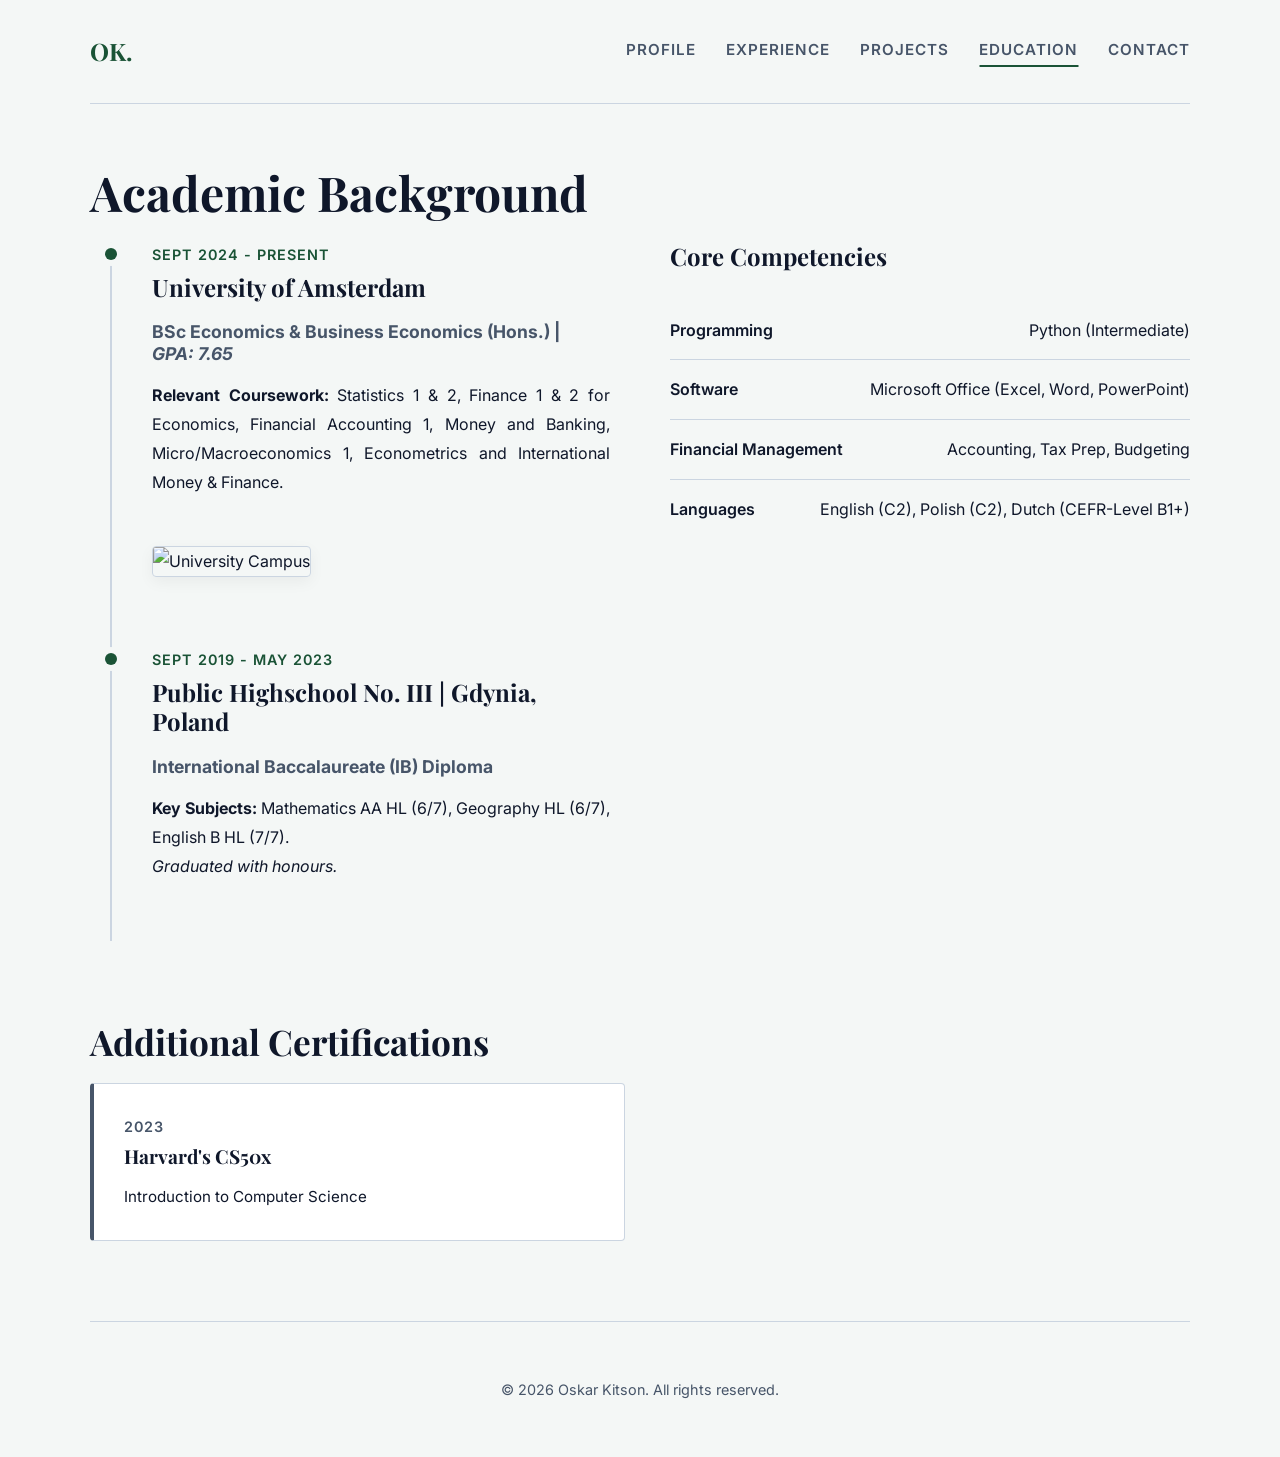
==== education.html @ 566e0731 "Add files via upload" ====
<!DOCTYPE html>
<html lang="en">
<head>
    <meta charset="UTF-8">
    <meta name="viewport" content="width=device-width, initial-scale=1.0">
    <title>Education | Oskar Kitson</title>
    <link rel="stylesheet" href="style.css">
</head>
<body>
    <div class="container">
        <nav>
            <div class="nav-wrapper">
                <a href="index.html" class="nav-brand">OK.</a>
                <div class="nav-links" style="display: flex; align-items: center;">
                    <a href="index.html" data-i18n="nav_profile">Profile</a>
                    <a href="experience.html" data-i18n="nav_experience">Experience</a>
                    <a href="projects.html" data-i18n="nav_projects">Projects</a>
                    <a href="education.html" data-i18n="nav_education">Education</a>
                    <a href="contact.html" data-i18n="nav_contact">Contact</a>

                    <!--div class="lang-switcher">
                        <button id="btn-en" class="lang-btn active">EN</button>
                        <button id="btn-nl" class="lang-btn">NL</button>
                        <button id="btn-pl" class="lang-btn">PL</button>
                    </div-->
                </div>
            </div>
        </nav>

        <h1 class="section-title" data-i18n="edu_title">Academic Background</h1>

        <div class="grid-2">
            <div class="timeline">
                <div class="timeline-item">
                    <span class="timeline-date">Sept 2024 - Present</span>
                    <h2 data-i18n="edu_uva_title">University of Amsterdam</h2>
                    <h3 style="font-size: 1.1rem; color: var(--text-secondary); font-family: 'Inter', sans-serif;" data-i18n="edu_uva_subtitle">BSc Economics<br><em>Currently pursuing honours | <strong>GPA: 7.65</strong></em></h3>
                    <p class="text-block" data-i18n="edu_uva_desc"><strong>Relevant Coursework:</strong> Statistics 1 & 2, Finance 1 & 2 for Economics, Financial Accounting 1...</p>
                    <img src="photos/university-of-amsterdam.png" alt="University Campus" class="timeline-img">
                </div>

                <div class="timeline-item" style="margin-top: 40px;">
                    <span class="timeline-date" data-i18n="edu_hs_date">Sept 2019 - May 2023</span>
                    <h2 data-i18n="edu_hs_title">III Liceum Ogólnokształcące | Gdynia, Poland</h2>
                    <h3 style="font-size: 1.1rem; color: var(--text-secondary); font-family: 'Inter', sans-serif;" data-i18n="edu_hs_subtitle">International Baccalaureate (IB) Diploma</h3>
                    <p class="text-block" data-i18n="edu_hs_desc" style="margin-bottom: 0;"><strong>Key Subjects:</strong> Mathematics AA HL (6/7), Geography HL (6/7), English B HL (7/7).<br><em>Graduated with honours.</em></p>
                </div>
            </div>

            <div>
                <h2 data-i18n="skills_title">Core Competencies</h2>
                <ul class="skills-list" style="margin-top: 30px;">
                    <li>
                        <span class="skill-category" data-i18n="skill_prog">Programming</span>
                        <span data-i18n="skill_prog_desc">Python, SQL (Intermediate)</span>
                    </li>
                    <li>
                        <span class="skill-category" data-i18n="skill_soft">Software</span>
                        <span data-i18n="skill_soft_desc">Microsoft Office (Excel, Word, PowerPoint)</span>
                    </li>
                    <li>
                        <span class="skill-category" data-i18n="skill_fin">Financial Management</span>
                        <span data-i18n="skill_fin_desc">Accounting, Tax Prep, Budgeting</span>
                    </li>
                    <li>
                        <span class="skill-category" data-i18n="skill_lang">Languages</span>
                        <span data-i18n="skill_lang_desc">English (C2), Polish (C2), Dutch (B1)</span>
                    </li>
                </ul>
            </div>
        </div>

        <h2 class="section-title" style="font-size: 2.2rem; margin-top: 80px;" data-i18n="edu_add_title">Additional Certifications</h2>
        <div class="grid-2" style="gap: 30px;">
            <div style="background: var(--card-bg); padding: 30px; border-radius: 4px; border: 1px solid var(--border-color); border-left: 4px solid var(--text-secondary);">
                <span class="timeline-date" style="color: var(--text-secondary);" data-i18n="edu_cert_date">2023</span>
                <h3 style="font-size: 1.2rem; margin-bottom: 5px;" data-i18n="edu_cert_title">Harvard's CS50x</h3>
                <p class="text-block" style="font-size: 0.95rem; margin-bottom: 0;" data-i18n="edu_cert_desc">Introduction to Computer Science</p>
            </div>
        </div>

        <footer>
            <p>&copy; 2026 Oskar Kitson. All rights reserved.</p>
        </footer>
    </div>

    <script src="lang.js" charset="utf-8"></script>
    <script>
        document.querySelectorAll('a').forEach(link => {
            link.addEventListener('click', function(e) {
                if (this.hostname === window.location.hostname && this.target !== '_blank' && !this.href.startsWith('mailto:')) {
                    e.preventDefault();
                    let target = this.href;
                    document.body.classList.add('fade-out');
                    setTimeout(() => { window.location.href = target; }, 350);
                }
            });
        });
    </script>
</body>
</html>
---- style.css ----
@import url('https://fonts.googleapis.com/css2?family=Inter:wght@300;400;600&family=Playfair+Display:ital,wght@0,600;0,700;1,600&display=swap&subset=latin-ext');
:root {
    --bg-color: #f4f7f6;
    --card-bg: #ffffff;
    --text-primary: #0f172a;
    --text-secondary: #475569;
    --accent-green: #1a5336;
    --hover-green: #113824;
    --border-color: #cbd5e1;
}

body {
    font-family: 'Inter', sans-serif;
    line-height: 1.8;
    margin: 0;
    padding: 0;
    background-color: var(--bg-color);
    color: var(--text-primary);
    opacity: 0;
    animation: fadeIn 0.6s cubic-bezier(0.25, 1, 0.5, 1) forwards;
}

body.fade-out { animation: fadeOut 0.4s ease forwards; }
@keyframes fadeIn { from { opacity: 0; transform: translateY(15px); } to { opacity: 1; transform: translateY(0); } }
@keyframes fadeOut { from { opacity: 1; transform: translateY(0); } to { opacity: 0; transform: translateY(-15px); } }

h1, h2, h3 { font-family: 'Playfair Display', serif; color: var(--text-primary); margin-top: 0; line-height: 1.2; }
a { text-decoration: none; color: var(--text-primary); transition: all 0.3s ease; }
.container { max-width: 1100px; margin: auto; padding: 0 40px; }

/* Navigation */
nav { border-bottom: 1px solid var(--border-color); margin-bottom: 60px; padding: 30px 0; }
.nav-wrapper { display: flex; justify-content: space-between; align-items: center; width: 100%; }
/* Shaking Logo */
.nav-brand {
    font-family: 'Playfair Display', serif;
    font-size: 1.5rem;
    font-weight: 700;
    color: var(--accent-green);
    display: inline-block;
}

@keyframes subtleShake {
    0% { transform: rotate(0deg); }
    25% { transform: rotate(-4deg); }
    50% { transform: rotate(4deg); }
    75% { transform: rotate(-2deg); }
    100% { transform: rotate(0deg); }
}

.nav-brand:hover {
    animation: subtleShake 0.4s ease-in-out;
}
/* Upgraded Nav Links with Hover Animation */
.nav-links a {
    margin-left: 30px;
    font-size: 0.95rem;
    font-weight: 600;
    text-transform: uppercase;
    letter-spacing: 1px;
    color: var(--text-secondary);
    position: relative;
    padding-bottom: 4px;
}
.nav-links a::after {
    content: '';
    position: absolute;
    width: 0;
    height: 2px;
    bottom: 0;
    left: 50%;
    transform: translateX(-50%);
    background-color: var(--accent-green);
    transition: width 0.3s cubic-bezier(0.25, 1, 0.5, 1);
}
.nav-links a:hover { color: var(--accent-green); }
.nav-links a:hover::after, .nav-links a.active::after { width: 100%; color: var(--accent-green); }

/* Language Switcher */
.lang-switcher { display: flex; gap: 12px; align-items: center; margin-left: 30px; border-left: 1px solid var(--border-color); padding-left: 20px; }
/* Language Switcher Buttons with Animated Underline */
.lang-btn {
    background: none;
    border: none;
    cursor: pointer;
    font-family: 'Inter', sans-serif;
    font-weight: 600;
    font-size: 0.9rem;
    color: var(--text-secondary);
    padding: 0 0 4px 0; /* Adds space below text for the line */
    position: relative; /* Allows the line to position itself relative to the text */
    transition: color 0.3s ease;
}

/* The hidden underline */
.lang-btn::after {
    content: '';
    position: absolute;
    width: 0;
    height: 2px;
    bottom: 0;
    left: 50%;
    transform: translateX(-50%);
    background-color: var(--accent-green);
    transition: width 0.3s cubic-bezier(0.25, 1, 0.5, 1);
}

/* Text color change on hover/click */
.lang-btn:hover, .lang-btn.active {
    color: var(--accent-green);
}

/* Expands the line from the center on hover/click */
.lang-btn:hover::after, .lang-btn.active::after {
    width: 100%;
}

/* Buttons */
.btn { display: inline-flex; align-items: center; padding: 14px 28px; font-weight: 600; text-transform: uppercase; letter-spacing: 1px; font-size: 0.85rem; border-radius: 2px; transition: all 0.4s ease; cursor: pointer; margin-top: 20px; }
.btn-primary { background: var(--accent-green); color: #fff; border: 1px solid var(--accent-green); }
.btn-primary:hover { background: var(--hover-green); box-shadow: 0 8px 20px rgba(26, 83, 54, 0.25); transform: translateY(-2px); color: #fff;}
.btn-icon { margin-left: 10px; font-size: 1.2rem; transition: transform 0.3s ease; }
.btn:hover .btn-icon { transform: translateX(5px); }

/* Grids & Typography */
.grid-2 { display: grid; grid-template-columns: 1fr 1fr; gap: 60px; align-items: start; }
.section-title { font-size: 3rem; margin-bottom: 20px; }
.lead-text { font-size: 1.25rem; color: var(--text-secondary); font-weight: 300; margin-bottom: 30px; }
.text-block { margin-bottom: 30px; text-align: justify; }

/* Timeline */
.timeline { border-left: 2px solid var(--border-color); padding-left: 40px; position: relative; margin-left: 20px; }
.timeline-item { margin-bottom: 60px; position: relative; }
.timeline-item::before { content: ''; position: absolute; left: -47px; top: 6px; width: 12px; height: 12px; background: var(--accent-green); border-radius: 50%; box-shadow: 0 0 0 6px var(--bg-color); transition: transform 0.3s ease; }
.timeline-item:hover::before { transform: scale(1.3); }
.timeline-date { font-size: 0.9rem; font-weight: 600; color: var(--accent-green); text-transform: uppercase; letter-spacing: 1px; display: block; margin-bottom: 5px; }
.skills-list { list-style: none; padding: 0; }
.skills-list li { padding: 15px 0; border-bottom: 1px solid var(--border-color); display: flex; justify-content: space-between; }
.skills-list li:last-child { border-bottom: none; }
.skill-category { font-weight: 600; color: var(--text-primary); }

/* Media & Images */
.profile-img-container { text-align: center; margin-bottom: 30px; }
.profile-img { width: 100%; max-width: 380px; border-radius: 8px; box-shadow: 0 15px 35px rgba(0,0,0,0.1); border: 1px solid var(--border-color); object-fit: cover; transition: transform 0.4s ease; }
.profile-img:hover { transform: scale(1.02); }
.timeline-img { width: 100%; max-height: 300px; object-fit: cover; border-radius: 4px; margin-top: 20px; margin-bottom: 10px; box-shadow: 0 5px 15px rgba(0,0,0,0.05); border: 1px solid var(--border-color); }
.gallery-grid { display: grid; grid-template-columns: repeat(auto-fit, minmax(250px, 1fr)); gap: 20px; margin-top: 20px; }
.gallery-item { position: relative; overflow: hidden; border-radius: 4px; box-shadow: 0 4px 10px rgba(0,0,0,0.05); }
.gallery-item img { width: 100%; height: 200px; object-fit: cover; display: block; transition: transform 0.5s ease; }
.gallery-item:hover img { transform: scale(1.1); }
.gallery-caption { position: absolute; bottom: 0; left: 0; right: 0; background: rgba(26, 83, 54, 0.9); color: #fff; padding: 10px; font-size: 0.85rem; font-weight: 600; text-transform: uppercase; transform: translateY(100%); transition: transform 0.3s ease; }
.gallery-item:hover .gallery-caption { transform: translateY(0); }

/* Projects & Contact Layouts */
.project-card { background: var(--card-bg); border-radius: 4px; border: 1px solid var(--border-color); overflow: hidden; transition: all 0.4s ease; display: flex; flex-direction: column; }
.project-card:hover { transform: translateY(-5px); box-shadow: 0 15px 30px rgba(0,0,0,0.08); border-color: var(--accent-green); }
.project-img { width: 100%; height: 220px; object-fit: cover; border-bottom: 1px solid var(--border-color); }
.project-content { padding: 30px; flex-grow: 1; display: flex; flex-direction: column; }
.project-tags { font-size: 0.8rem; font-weight: 700; color: var(--accent-green); text-transform: uppercase; letter-spacing: 1px; margin-bottom: 10px; }
.project-title { font-size: 1.5rem; margin-bottom: 15px; font-family: 'Playfair Display', serif; }
.project-link { margin-top: auto; display: inline-block; padding-top: 20px; font-weight: 600; font-size: 0.9rem; text-transform: uppercase; }
.contact-grid { display: grid; grid-template-columns: 1fr 1fr; gap: 0; background: var(--card-bg); border: 1px solid var(--border-color); border-radius: 4px; overflow: hidden; margin-bottom: 80px; }
.contact-info-box { padding: 60px 40px; display: flex; flex-direction: column; justify-content: center; }
.contact-img { width: 100%; height: 100%; object-fit: cover; min-height: 400px; }

footer { margin-top: 80px; padding: 40px 0; border-top: 1px solid var(--border-color); text-align: center; font-size: 0.9rem; color: var(--text-secondary); }
/* --- Simplified Digital Business Card Styles --- */
.contact-card-container {
    max-width: 500px;
    margin: 0 auto 80px;
    background: var(--card-bg);
    border: 1px solid var(--border-color);
    border-top: 5px solid var(--accent-green);
    border-radius: 4px;
    padding: 50px 40px;
    box-shadow: 0 10px 30px rgba(0,0,0,0.04);
    text-align: center;
}
.contact-card-title {
    font-size: 2rem;
    margin-bottom: 5px;
    color: var(--text-primary);
}
.contact-card-subtitle {
    font-size: 1rem;
    color: var(--text-secondary);
    margin-bottom: 40px;
    font-family: 'Inter', sans-serif;
}
.btn-social {
    display: flex;
    align-items: center;
    justify-content: center;
    width: 100%;
    padding: 16px;
    margin-bottom: 15px;
    font-weight: 600;
    font-size: 0.95rem;
    text-transform: uppercase;
    letter-spacing: 1px;
    border-radius: 2px;
    background: transparent;
    border: 1px solid var(--border-color);
    color: var(--text-primary);
    transition: all 0.3s ease;
    cursor: pointer;
    box-sizing: border-box;
}
.btn-social:hover {
    border-color: var(--accent-green);
    color: var(--accent-green);
    transform: translateY(-2px);
    box-shadow: 0 5px 15px rgba(26, 83, 54, 0.08);
}
.btn-social .icon {
    margin-right: 12px;
    font-size: 1.2rem;
}
.direct-contact {
    margin-top: 40px;
    padding-top: 30px;
    border-top: 1px solid var(--border-color);
    font-size: 1.1rem;
    color: var(--text-secondary);
}

/* --- Interactive Project Carousel --- */
.carousel-container {
    position: relative;
    width: 100%;
    margin-bottom: 60px;
}
.carousel-track {
    display: flex;
    gap: 30px;
    overflow-x: auto;
    scroll-snap-type: x mandatory;
    scroll-behavior: smooth;
    padding-bottom: 20px;
    /* Hide scrollbars for a clean look */
    scrollbar-width: none;
    -ms-overflow-style: none;
}
.carousel-track::-webkit-scrollbar {
    display: none;
}
/* Make the entire card a clickable link */
.carousel-card {
    min-width: calc(50% - 15px); /* Shows 2 cards at a time on desktop */
    scroll-snap-align: start;
    text-decoration: none;
    color: inherit;
    display: flex;
    flex-direction: column;
}
@media (max-width: 768px) {
    .carousel-card {
        min-width: 100%; /* Shows 1 card at a time on mobile */
    }
}
.carousel-controls {
    display: flex;
    justify-content: flex-end;
    gap: 15px;
    margin-top: 10px;
}
.carousel-btn {
    background: var(--card-bg);
    border: 1px solid var(--border-color);
    color: var(--accent-green);
    width: 45px;
    height: 45px;
    border-radius: 50%;
    font-size: 1.2rem;
    display: flex;
    align-items: center;
    justify-content: center;
    cursor: pointer;
    transition: all 0.3s ease;
}
.carousel-btn:hover {
    background: var(--accent-green);
    color: #fff;
    border-color: var(--accent-green);
    transform: translateY(-2px);
    box-shadow: 0 5px 15px rgba(26, 83, 54, 0.2);
}

/* Chart Repo Link Button */
.chart-repo-link {
    display: inline-flex;
    align-items: center;
    font-size: 0.85rem;
    font-weight: 600;
    text-transform: uppercase;
    letter-spacing: 0.5px;
    color: var(--accent-green);
    text-decoration: none;
    padding: 6px 14px;
    border: 1px solid var(--accent-green);
    border-radius: 30px;
    transition: all 0.3s ease;
    background: transparent;
}

.chart-repo-link:hover {
    background: var(--accent-green);
    color: #fff;
    transform: translateY(-2px);
    box-shadow: 0 4px 10px rgba(26, 83, 54, 0.15);
}
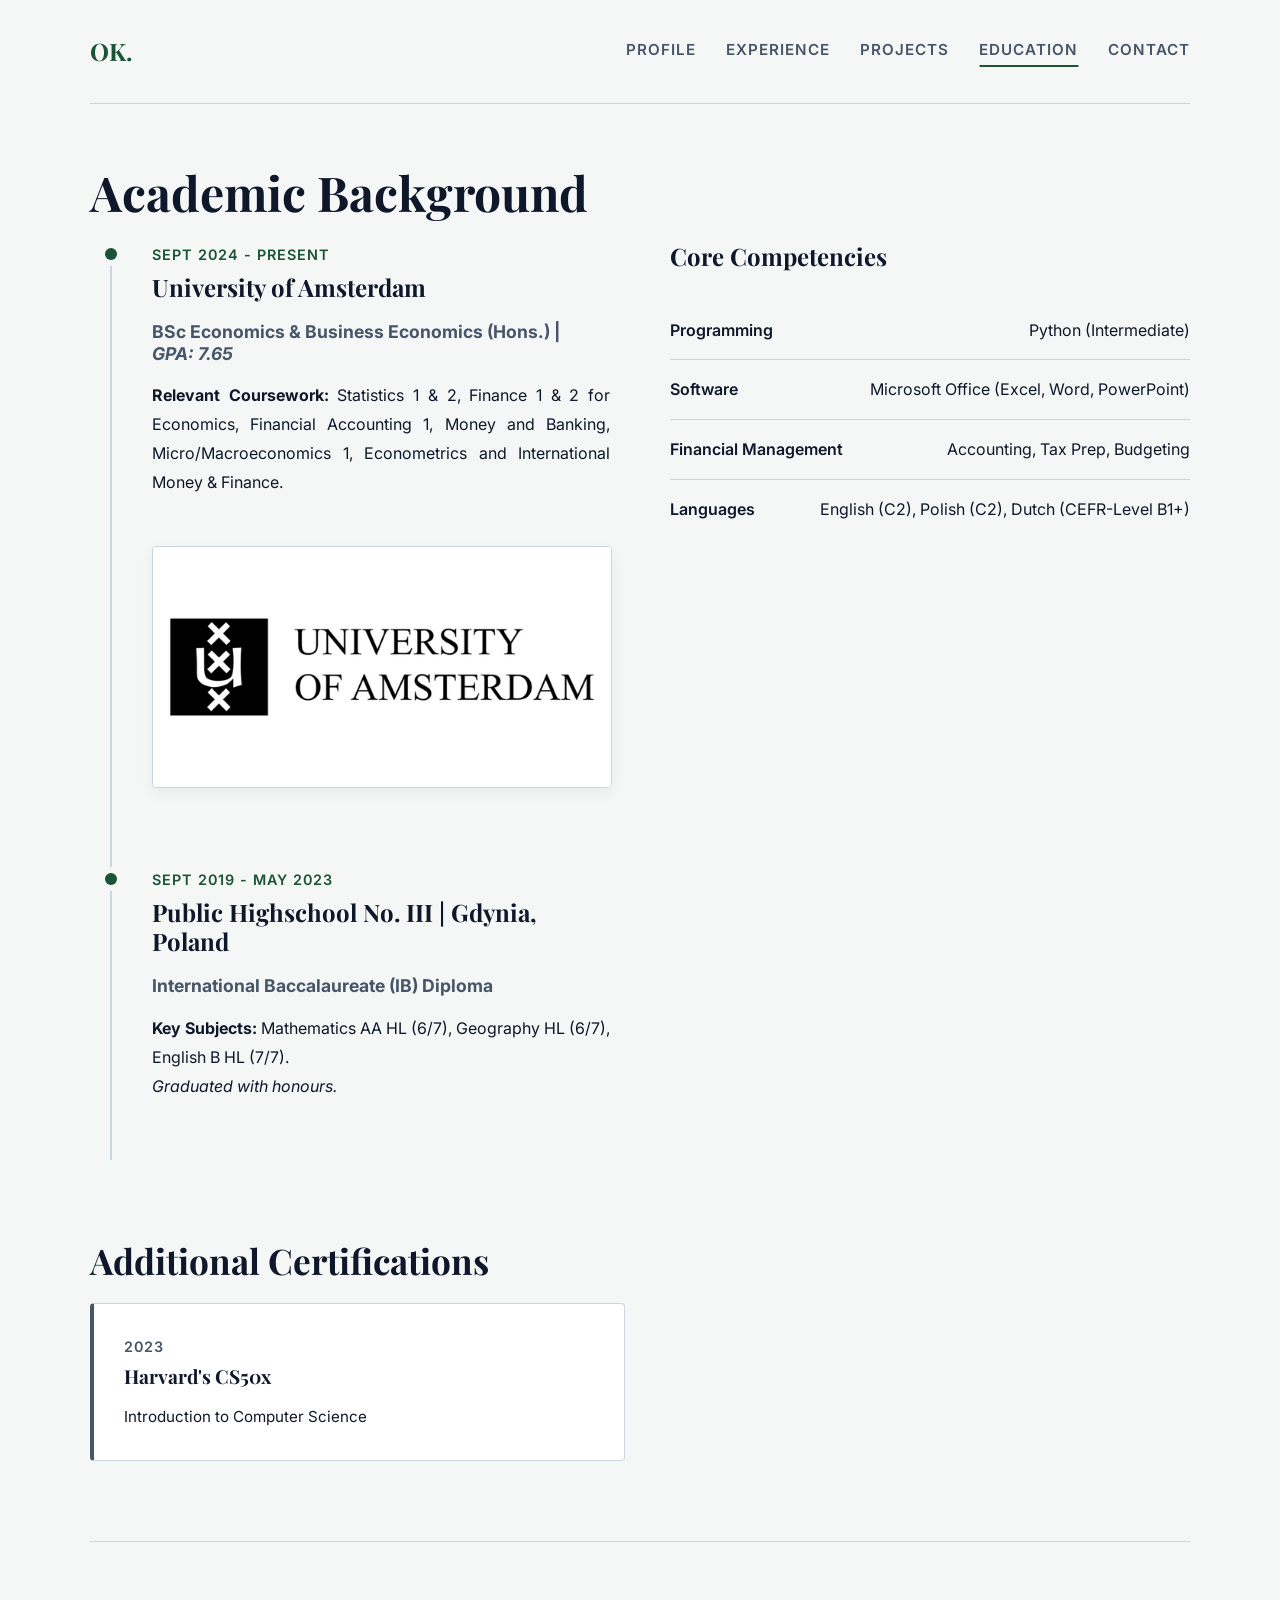
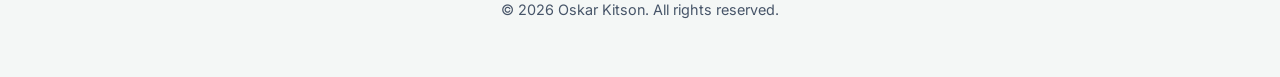
==== commit 3757c5ce: "Update education.html" ====
--- a/education.html
+++ b/education.html
@@ -36,7 +36,7 @@
                     <h2 data-i18n="edu_uva_title">University of Amsterdam</h2>
                     <h3 style="font-size: 1.1rem; color: var(--text-secondary); font-family: 'Inter', sans-serif;" data-i18n="edu_uva_subtitle">BSc Economics<br><em>Currently pursuing honours | <strong>GPA: 7.65</strong></em></h3>
                     <p class="text-block" data-i18n="edu_uva_desc"><strong>Relevant Coursework:</strong> Statistics 1 & 2, Finance 1 & 2 for Economics, Financial Accounting 1...</p>
-                    <img src="photos/university-of-amsterdam.png" alt="University Campus" class="timeline-img">
+                    <img src="university-of-amsterdam.png" alt="University Campus" class="timeline-img">
                 </div>
 
                 <div class="timeline-item" style="margin-top: 40px;">
